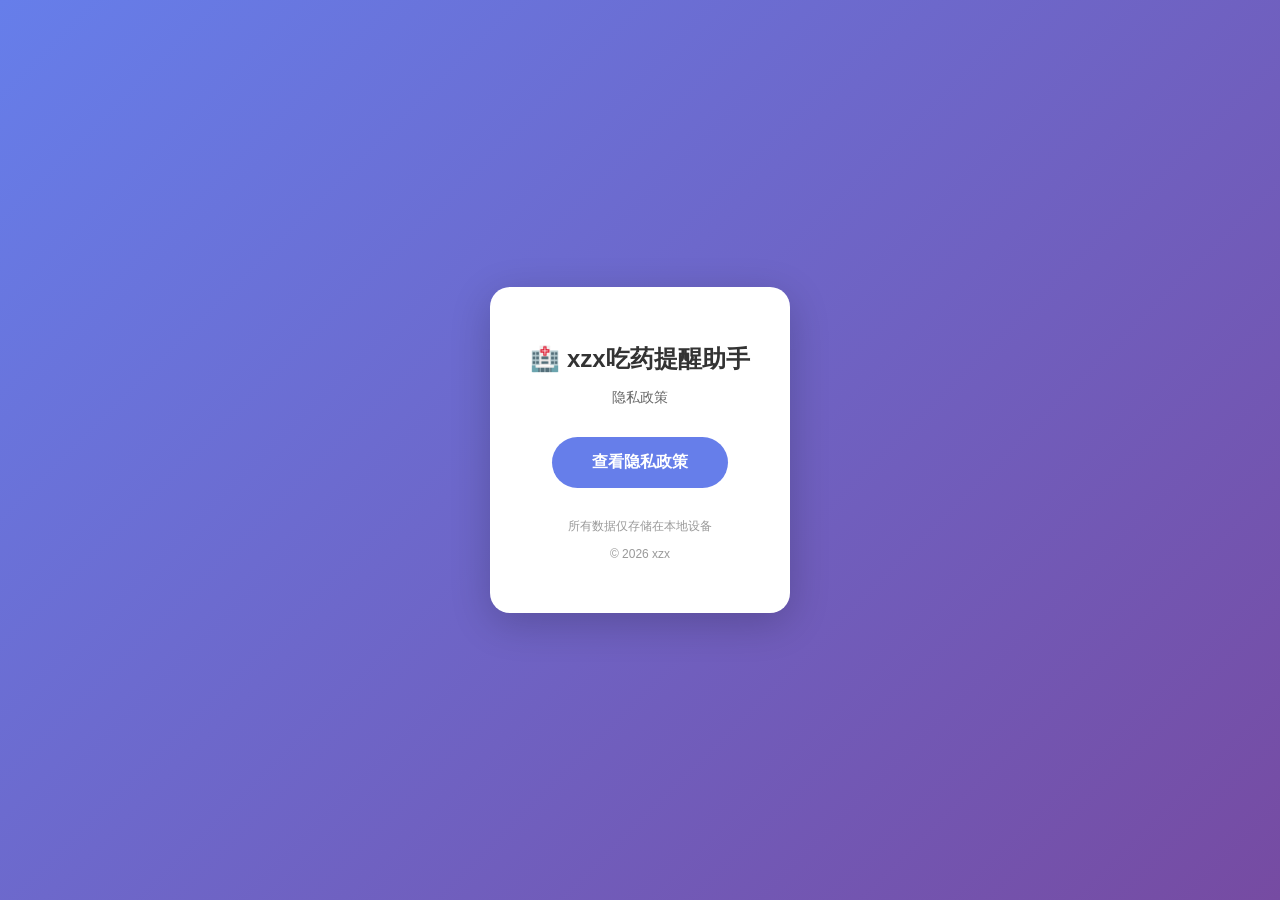
==== index.html @ 807c2832 "Update index.html" ====
<!DOCTYPE html>
<html lang="zh-CN">
<head>
    <meta charset="UTF-8">
    <meta name="viewport" content="width=device-width, initial-scale=1.0">
    <title>xzx吃药提醒助手 - 隐私政策入口</title>
    <style>
        body {
            font-family: -apple-system, BlinkMacSystemFont, "Segoe UI", Roboto, "Helvetica Neue", Arial, sans-serif;
            display: flex;
            justify-content: center;
            align-items: center;
            height: 100vh;
            margin: 0;
            background: linear-gradient(135deg, #667eea 0%, #764ba2 100%);
        }
        .container {
            text-align: center;
            background: white;
            padding: 40px;
            border-radius: 20px;
            box-shadow: 0 10px 40px rgba(0,0,0,0.2);
            max-width: 400px;
        }
        h1 {
            color: #333;
            margin-bottom: 10px;
            font-size: 24px;
        }
        .subtitle {
            color: #666;
            margin-bottom: 30px;
            font-size: 14px;
        }
        .btn {
            display: inline-block;
            background: #667eea;
            color: white;
            padding: 15px 40px;
            text-decoration: none;
            border-radius: 30px;
            font-size: 16px;
            font-weight: bold;
            transition: transform 0.2s, box-shadow 0.2s;
        }
        .btn:hover {
            transform: translateY(-2px);
            box-shadow: 0 5px 20px rgba(102, 126, 234, 0.4);
        }
        .footer {
            margin-top: 30px;
            color: #999;
            font-size: 12px;
        }
    </style>
</head>
<body>
    <div class="container">
        <h1>🏥 xzx吃药提醒助手</h1>
        <p class="subtitle"> 隐私政策</p>
        
        <a href="privacy.html" class="btn">查看隐私政策</a>
        
        <div class="footer">
            <p>所有数据仅存储在本地设备</p>
            <p>© 2026 xzx</p>
        </div>
    </div>
</body>
</html>
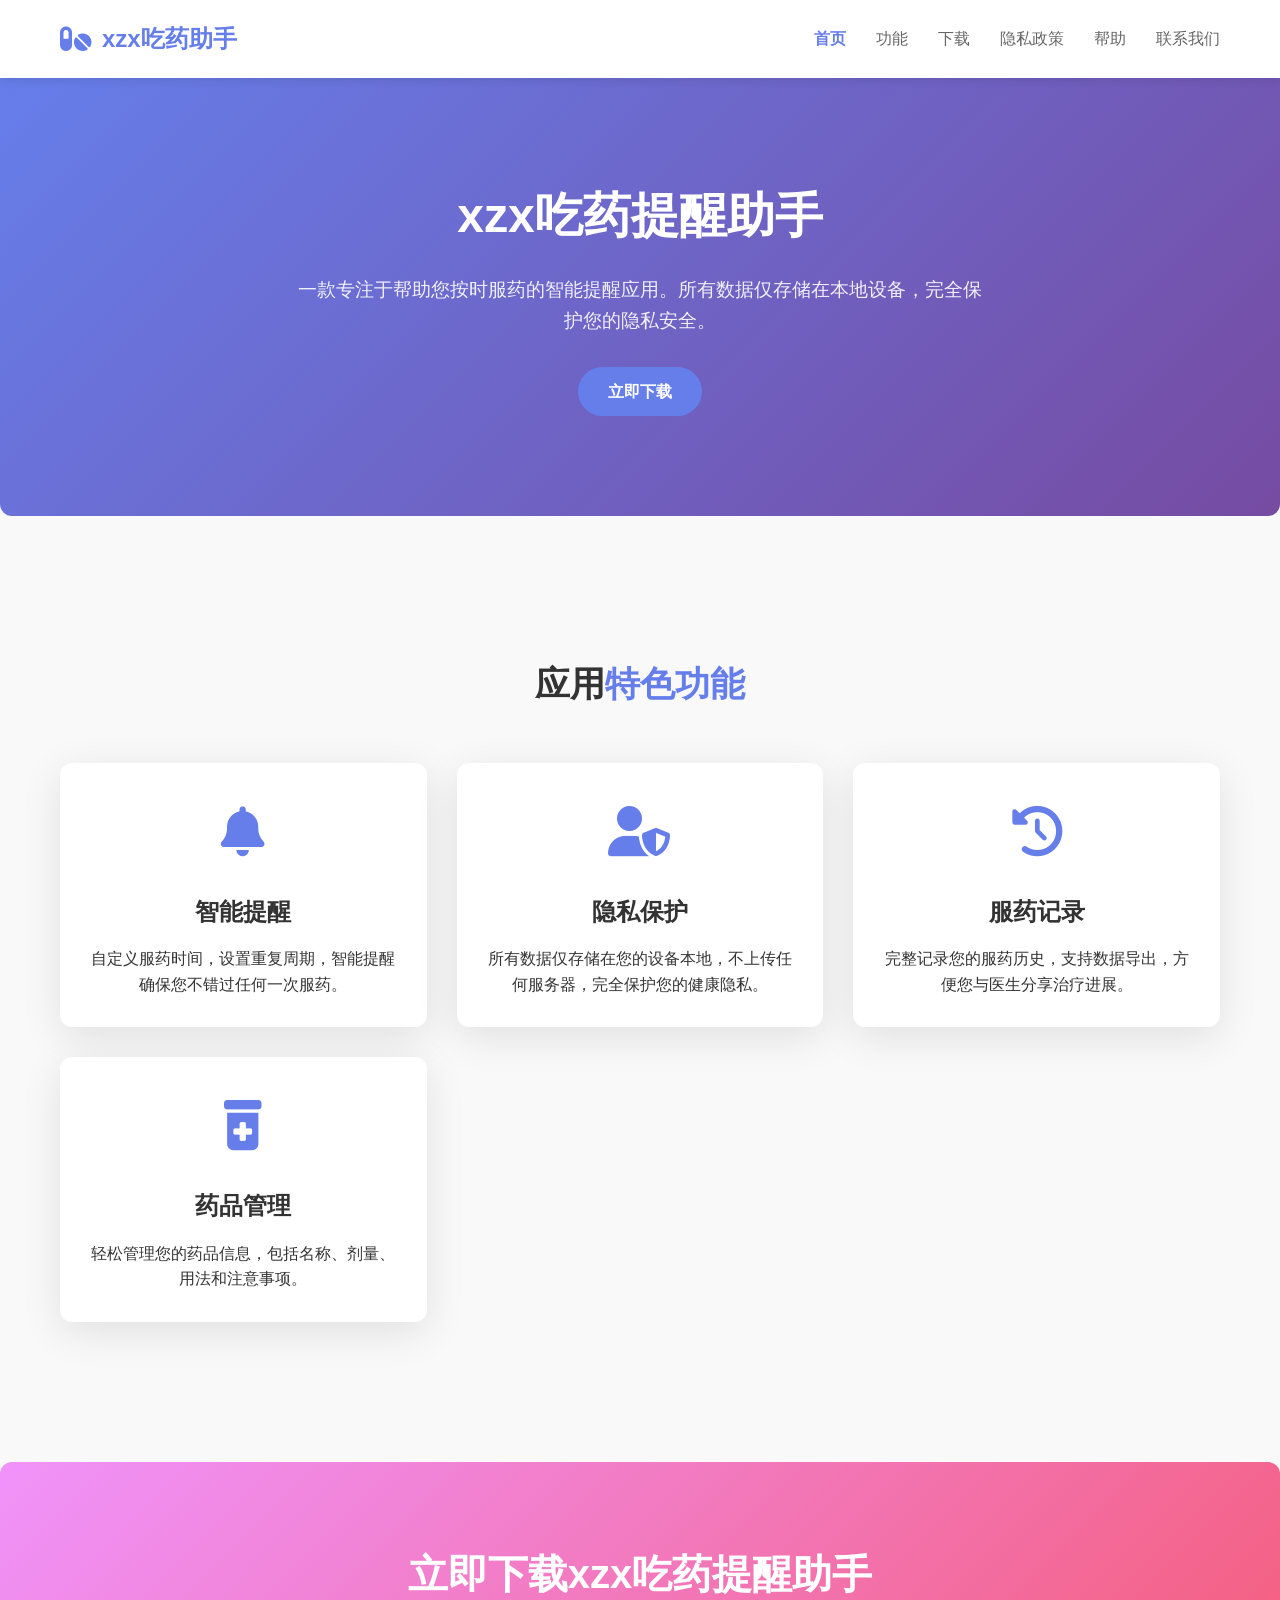
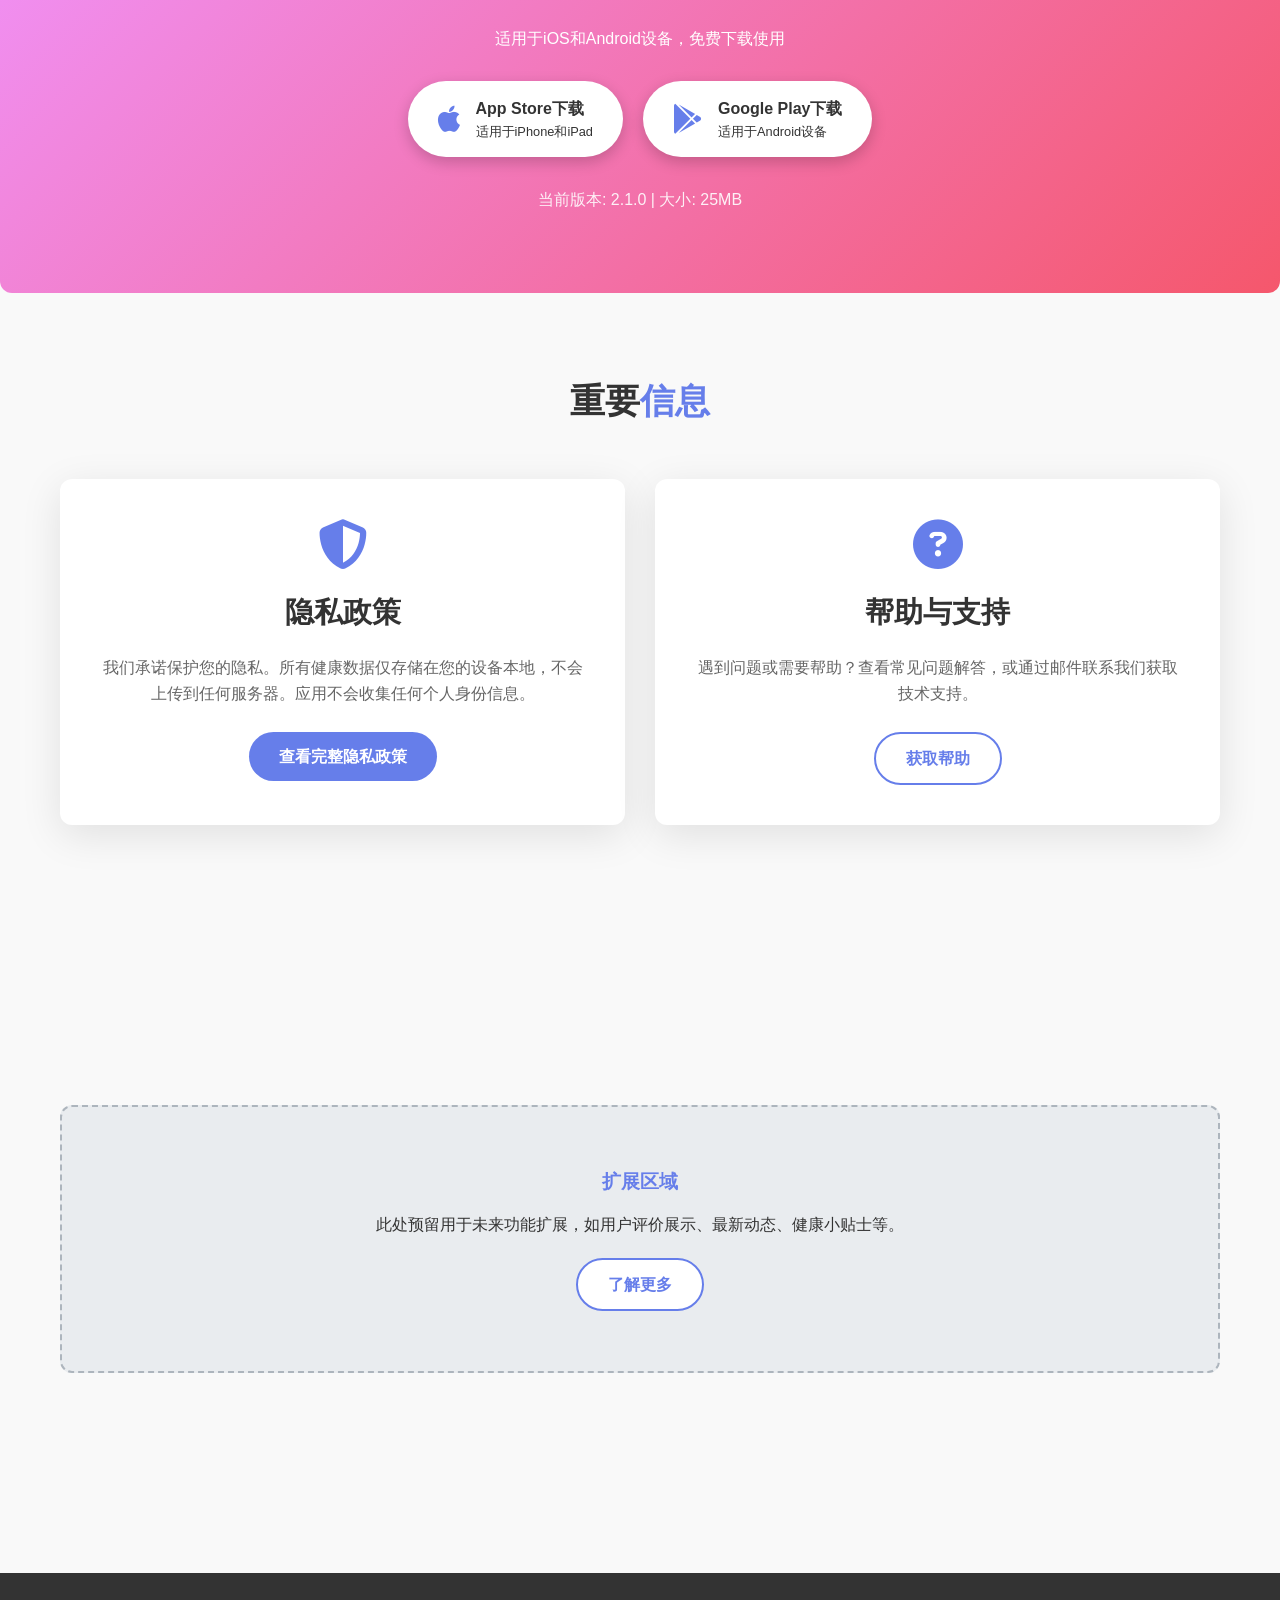
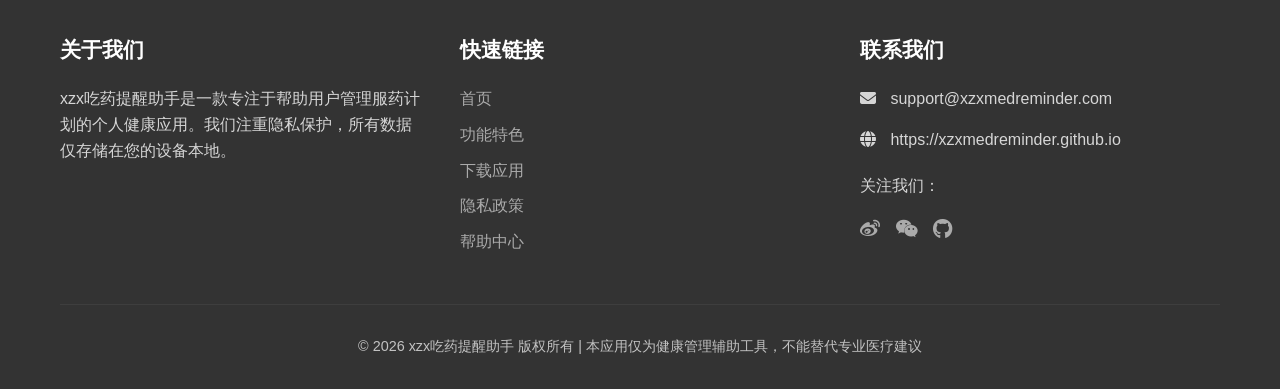
==== commit 2c27054c: "Update index.html" ====
--- a/index.html
+++ b/index.html
@@ -3,68 +3,653 @@
 <head>
     <meta charset="UTF-8">
     <meta name="viewport" content="width=device-width, initial-scale=1.0">
-    <title>xzx吃药提醒助手 - 隐私政策入口</title>
+    <title>xzx吃药提醒助手 - 您的个人健康管理伴侣</title>
+    <link rel="stylesheet" href="https://cdnjs.cloudflare.com/ajax/libs/font-awesome/6.4.0/css/all.min.css">
     <style>
+        :root {
+            --primary-color: #667eea;
+            --secondary-color: #764ba2;
+            --accent-color: #4caf50;
+            --light-color: #f8f9fa;
+            --dark-color: #333;
+            --gray-color: #666;
+            --light-gray: #e9ecef;
+            --border-radius: 12px;
+            --box-shadow: 0 10px 40px rgba(0,0,0,0.1);
+            --transition: all 0.3s ease;
+        }
+
+        * {
+            margin: 0;
+            padding: 0;
+            box-sizing: border-box;
+        }
+
         body {
             font-family: -apple-system, BlinkMacSystemFont, "Segoe UI", Roboto, "Helvetica Neue", Arial, sans-serif;
+            line-height: 1.6;
+            color: var(--dark-color);
+            background-color: #f9f9f9;
+        }
+
+        .container {
+            width: 100%;
+            max-width: 1200px;
+            margin: 0 auto;
+            padding: 0 20px;
+        }
+
+        /* 导航栏样式 */
+        header {
+            background: white;
+            box-shadow: 0 2px 10px rgba(0,0,0,0.1);
+            position: sticky;
+            top: 0;
+            z-index: 1000;
+        }
+
+        .navbar {
+            display: flex;
+            justify-content: space-between;
+            align-items: center;
+            padding: 20px 0;
+        }
+
+        .logo {
+            display: flex;
+            align-items: center;
+            font-size: 24px;
+            font-weight: bold;
+            color: var(--primary-color);
+            text-decoration: none;
+        }
+
+        .logo i {
+            margin-right: 10px;
+            font-size: 28px;
+        }
+
+        .nav-links {
+            display: flex;
+            list-style: none;
+        }
+
+        .nav-links li {
+            margin-left: 30px;
+        }
+
+        .nav-links a {
+            text-decoration: none;
+            color: var(--gray-color);
+            font-weight: 500;
+            transition: var(--transition);
+        }
+
+        .nav-links a:hover {
+            color: var(--primary-color);
+        }
+
+        .nav-links a.active {
+            color: var(--primary-color);
+            font-weight: bold;
+        }
+
+        .mobile-menu-btn {
+            display: none;
+            font-size: 24px;
+            background: none;
+            border: none;
+            color: var(--primary-color);
+            cursor: pointer;
+        }
+
+        /* 主体内容样式 */
+        .hero {
+            background: linear-gradient(135deg, var(--primary-color) 0%, var(--secondary-color) 100%);
+            color: white;
+            padding: 100px 0;
+            text-align: center;
+            border-radius: 0 0 var(--border-radius) var(--border-radius);
+            margin-bottom: 60px;
+        }
+
+        .hero h1 {
+            font-size: 3rem;
+            margin-bottom: 20px;
+        }
+
+        .hero p {
+            font-size: 1.2rem;
+            max-width: 700px;
+            margin: 0 auto 30px;
+            opacity: 0.9;
+        }
+
+        .section {
+            padding: 80px 0;
+        }
+
+        .section-title {
+            text-align: center;
+            font-size: 2.2rem;
+            margin-bottom: 50px;
+            color: var(--dark-color);
+        }
+
+        .section-title span {
+            color: var(--primary-color);
+        }
+
+        /* 应用介绍卡片 */
+        .features {
+            display: grid;
+            grid-template-columns: repeat(auto-fit, minmax(280px, 1fr));
+            gap: 30px;
+            margin-bottom: 60px;
+        }
+
+        .feature-card {
+            background: white;
+            padding: 30px;
+            border-radius: var(--border-radius);
+            box-shadow: var(--box-shadow);
+            text-align: center;
+            transition: var(--transition);
+        }
+
+        .feature-card:hover {
+            transform: translateY(-10px);
+        }
+
+        .feature-icon {
+            font-size: 50px;
+            color: var(--primary-color);
+            margin-bottom: 20px;
+        }
+
+        .feature-card h3 {
+            font-size: 1.5rem;
+            margin-bottom: 15px;
+        }
+
+        /* 下载区域 */
+        .download-section {
+            background: linear-gradient(135deg, #f093fb 0%, #f5576c 100%);
+            color: white;
+            padding: 80px 0;
+            border-radius: var(--border-radius);
+            text-align: center;
+        }
+
+        .download-section h2 {
+            font-size: 2.5rem;
+            margin-bottom: 20px;
+        }
+
+        .download-buttons {
             display: flex;
             justify-content: center;
+            gap: 20px;
+            margin-top: 30px;
+            flex-wrap: wrap;
+        }
+
+        .download-btn {
+            display: flex;
             align-items: center;
-            height: 100vh;
-            margin: 0;
-            background: linear-gradient(135deg, #667eea 0%, #764ba2 100%);
-        }
-        .container {
-            text-align: center;
+            background: white;
+            color: var(--dark-color);
+            padding: 15px 30px;
+            border-radius: 50px;
+            text-decoration: none;
+            font-weight: bold;
+            box-shadow: 0 5px 15px rgba(0,0,0,0.2);
+            transition: var(--transition);
+        }
+
+        .download-btn:hover {
+            transform: translateY(-5px);
+            box-shadow: 0 10px 25px rgba(0,0,0,0.3);
+        }
+
+        .download-btn i {
+            font-size: 30px;
+            margin-right: 15px;
+            color: var(--primary-color);
+        }
+
+        .download-btn .btn-text {
+            display: flex;
+            flex-direction: column;
+            align-items: flex-start;
+        }
+
+        .download-btn .small-text {
+            font-size: 0.8rem;
+            font-weight: normal;
+        }
+
+        /* 隐私政策和帮助卡片 */
+        .info-cards {
+            display: grid;
+            grid-template-columns: repeat(auto-fit, minmax(300px, 1fr));
+            gap: 30px;
+            margin-bottom: 60px;
+        }
+
+        .info-card {
             background: white;
             padding: 40px;
-            border-radius: 20px;
-            box-shadow: 0 10px 40px rgba(0,0,0,0.2);
-            max-width: 400px;
-        }
-        h1 {
-            color: #333;
-            margin-bottom: 10px;
-            font-size: 24px;
-        }
-        .subtitle {
-            color: #666;
-            margin-bottom: 30px;
-            font-size: 14px;
-        }
+            border-radius: var(--border-radius);
+            box-shadow: var(--box-shadow);
+            text-align: center;
+        }
+
+        .info-card i {
+            font-size: 50px;
+            color: var(--primary-color);
+            margin-bottom: 20px;
+        }
+
+        .info-card h3 {
+            font-size: 1.8rem;
+            margin-bottom: 20px;
+        }
+
+        .info-card p {
+            margin-bottom: 25px;
+            color: var(--gray-color);
+        }
+
+        /* 按钮样式 */
         .btn {
             display: inline-block;
-            background: #667eea;
+            background: var(--primary-color);
             color: white;
-            padding: 15px 40px;
+            padding: 12px 30px;
             text-decoration: none;
-            border-radius: 30px;
-            font-size: 16px;
+            border-radius: 50px;
             font-weight: bold;
-            transition: transform 0.2s, box-shadow 0.2s;
-        }
+            transition: var(--transition);
+            border: none;
+            cursor: pointer;
+        }
+
         .btn:hover {
-            transform: translateY(-2px);
-            box-shadow: 0 5px 20px rgba(102, 126, 234, 0.4);
-        }
-        .footer {
-            margin-top: 30px;
-            color: #999;
-            font-size: 12px;
+            background: var(--secondary-color);
+            transform: translateY(-3px);
+            box-shadow: 0 7px 15px rgba(102, 126, 234, 0.4);
+        }
+
+        .btn-secondary {
+            background: white;
+            color: var(--primary-color);
+            border: 2px solid var(--primary-color);
+        }
+
+        .btn-secondary:hover {
+            background: var(--primary-color);
+            color: white;
+        }
+
+        /* 扩展预留区域 */
+        .expansion-area {
+            background: var(--light-gray);
+            padding: 60px;
+            border-radius: var(--border-radius);
+            text-align: center;
+            margin: 60px 0;
+            border: 2px dashed #adb5bd;
+        }
+
+        /* 页脚样式 */
+        footer {
+            background: var(--dark-color);
+            color: white;
+            padding: 60px 0 30px;
+            margin-top: 60px;
+        }
+
+        .footer-content {
+            display: grid;
+            grid-template-columns: repeat(auto-fit, minmax(250px, 1fr));
+            gap: 40px;
+            margin-bottom: 40px;
+        }
+
+        .footer-section h3 {
+            font-size: 1.3rem;
+            margin-bottom: 20px;
+            color: white;
+        }
+
+        .footer-section p {
+            opacity: 0.8;
+            margin-bottom: 15px;
+        }
+
+        .footer-section a {
+            color: #aaa;
+            text-decoration: none;
+            transition: var(--transition);
+            display: block;
+            margin-bottom: 10px;
+        }
+
+        .footer-section a:hover {
+            color: white;
+            padding-left: 5px;
+        }
+
+        .copyright {
+            text-align: center;
+            padding-top: 30px;
+            border-top: 1px solid #444;
+            opacity: 0.7;
+            font-size: 0.9rem;
+        }
+
+        /* 响应式设计 */
+        @media (max-width: 768px) {
+            .navbar {
+                padding: 15px 0;
+            }
+
+            .nav-links {
+                display: none;
+                position: absolute;
+                top: 70px;
+                left: 0;
+                width: 100%;
+                background: white;
+                flex-direction: column;
+                box-shadow: 0 10px 20px rgba(0,0,0,0.1);
+                padding: 20px 0;
+            }
+
+            .nav-links.active {
+                display: flex;
+            }
+
+            .nav-links li {
+                margin: 0;
+                text-align: center;
+                padding: 15px 0;
+            }
+
+            .mobile-menu-btn {
+                display: block;
+            }
+
+            .hero h1 {
+                font-size: 2.2rem;
+            }
+
+            .hero p {
+                font-size: 1rem;
+                padding: 0 20px;
+            }
+
+            .section {
+                padding: 60px 0;
+            }
+
+            .section-title {
+                font-size: 1.8rem;
+            }
+
+            .download-buttons {
+                flex-direction: column;
+                align-items: center;
+            }
+
+            .download-btn {
+                width: 100%;
+                max-width: 300px;
+                justify-content: center;
+            }
+
+            .expansion-area {
+                padding: 40px 20px;
+            }
         }
     </style>
 </head>
 <body>
-    <div class="container">
-        <h1>🏥 xzx吃药提醒助手</h1>
-        <p class="subtitle"> 隐私政策</p>
+    <!-- 导航栏 -->
+    <header>
+        <div class="container">
+            <nav class="navbar">
+                <a href="#" class="logo">
+                    <i class="fas fa-pills"></i>
+                    xzx吃药助手
+                </a>
+                
+                <button class="mobile-menu-btn" id="mobileMenuBtn">
+                    <i class="fas fa-bars"></i>
+                </button>
+                
+                <ul class="nav-links" id="navLinks">
+                    <li><a href="#" class="active">首页</a></li>
+                    <li><a href="#features">功能</a></li>
+                    <li><a href="#download">下载</a></li>
+                    <li><a href="#privacy">隐私政策</a></li>
+                    <li><a href="#help">帮助</a></li>
+                    <li><a href="#contact">联系我们</a></li>
+                </ul>
+            </nav>
+        </div>
+    </header>
+
+    <!-- 主横幅区域 -->
+    <section class="hero">
+        <div class="container">
+            <h1>xzx吃药提醒助手</h1>
+            <p>一款专注于帮助您按时服药的智能提醒应用。所有数据仅存储在本地设备，完全保护您的隐私安全。</p>
+            <a href="#download" class="btn">立即下载</a>
+        </div>
+    </section>
+
+    <!-- 应用功能介绍 -->
+    <section id="features" class="section">
+        <div class="container">
+            <h2 class="section-title">应用<span>特色功能</span></h2>
+            
+            <div class="features">
+                <div class="feature-card">
+                    <div class="feature-icon">
+                        <i class="fas fa-bell"></i>
+                    </div>
+                    <h3>智能提醒</h3>
+                    <p>自定义服药时间，设置重复周期，智能提醒确保您不错过任何一次服药。</p>
+                </div>
+                
+                <div class="feature-card">
+                    <div class="feature-icon">
+                        <i class="fas fa-user-shield"></i>
+                    </div>
+                    <h3>隐私保护</h3>
+                    <p>所有数据仅存储在您的设备本地，不上传任何服务器，完全保护您的健康隐私。</p>
+                </div>
+                
+                <div class="feature-card">
+                    <div class="feature-icon">
+                        <i class="fas fa-history"></i>
+                    </div>
+                    <h3>服药记录</h3>
+                    <p>完整记录您的服药历史，支持数据导出，方便您与医生分享治疗进展。</p>
+                </div>
+                
+                <div class="feature-card">
+                    <div class="feature-icon">
+                        <i class="fas fa-prescription-bottle-alt"></i>
+                    </div>
+                    <h3>药品管理</h3>
+                    <p>轻松管理您的药品信息，包括名称、剂量、用法和注意事项。</p>
+                </div>
+            </div>
+        </div>
+    </section>
+
+    <!-- 下载区域 -->
+    <section id="download" class="download-section">
+        <div class="container">
+            <h2>立即下载xzx吃药提醒助手</h2>
+            <p>适用于iOS和Android设备，免费下载使用</p>
+            
+            <div class="download-buttons">
+                <a href="#" class="download-btn">
+                    <i class="fab fa-apple"></i>
+                    <div class="btn-text">
+                        <span>App Store下载</span>
+                        <span class="small-text">适用于iPhone和iPad</span>
+                    </div>
+                </a>
+                
+                <a href="#" class="download-btn">
+                    <i class="fab fa-google-play"></i>
+                    <div class="btn-text">
+                        <span>Google Play下载</span>
+                        <span class="small-text">适用于Android设备</span>
+                    </div>
+                </a>
+            </div>
+            
+            <p style="margin-top: 30px; opacity: 0.9;">当前版本: 2.1.0 | 大小: 25MB</p>
+        </div>
+    </section>
+
+    <!-- 隐私政策和帮助 -->
+    <section class="section">
+        <div class="container">
+            <h2 class="section-title">重要<span>信息</span></h2>
+            
+            <div class="info-cards">
+                <div id="privacy" class="info-card">
+                    <i class="fas fa-shield-alt"></i>
+                    <h3>隐私政策</h3>
+                    <p>我们承诺保护您的隐私。所有健康数据仅存储在您的设备本地，不会上传到任何服务器。应用不会收集任何个人身份信息。</p>
+                    <a href="privacy.html" class="btn">查看完整隐私政策</a>
+                </div>
+                
+                <div id="help" class="info-card">
+                    <i class="fas fa-question-circle"></i>
+                    <h3>帮助与支持</h3>
+                    <p>遇到问题或需要帮助？查看常见问题解答，或通过邮件联系我们获取技术支持。</p>
+                    <a href="help.html" class="btn btn-secondary">获取帮助</a>
+                </div>
+            </div>
+        </div>
+    </section>
+
+    <!-- 扩展预留区域 -->
+    <section class="section">
+        <div class="container">
+            <div class="expansion-area">
+                <h3 style="margin-bottom: 15px; color: var(--primary-color);">扩展区域</h3>
+                <p style="margin-bottom: 20px;">此处预留用于未来功能扩展，如用户评价展示、最新动态、健康小贴士等。</p>
+                <a href="#" class="btn btn-secondary">了解更多</a>
+            </div>
+        </div>
+    </section>
+
+    <!-- 页脚 -->
+    <footer id="contact">
+        <div class="container">
+            <div class="footer-content">
+                <div class="footer-section">
+                    <h3>关于我们</h3>
+                    <p>xzx吃药提醒助手是一款专注于帮助用户管理服药计划的个人健康应用。我们注重隐私保护，所有数据仅存储在您的设备本地。</p>
+                </div>
+                
+                <div class="footer-section">
+                    <h3>快速链接</h3>
+                    <a href="#">首页</a>
+                    <a href="#features">功能特色</a>
+                    <a href="#download">下载应用</a>
+                    <a href="privacy.html">隐私政策</a>
+                    <a href="help.html">帮助中心</a>
+                </div>
+                
+                <div class="footer-section">
+                    <h3>联系我们</h3>
+                    <p><i class="fas fa-envelope" style="margin-right: 10px;"></i> support@xzxmedreminder.com</p>
+                    <p><i class="fas fa-globe" style="margin-right: 10px;"></i> https://xzxmedreminder.github.io</p>
+                    <p style="margin-top: 20px;">关注我们：</p>
+                    <div style="display: flex; gap: 15px; margin-top: 10px;">
+                        <a href="#" style="font-size: 20px;"><i class="fab fa-weibo"></i></a>
+                        <a href="#" style="font-size: 20px;"><i class="fab fa-weixin"></i></a>
+                        <a href="#" style="font-size: 20px;"><i class="fab fa-github"></i></a>
+                    </div>
+                </div>
+            </div>
+            
+            <div class="copyright">
+                <p>© 2026 xzx吃药提醒助手 版权所有 | 本应用仅为健康管理辅助工具，不能替代专业医疗建议</p>
+            </div>
+        </div>
+    </footer>
+
+    <script>
+        // 移动端菜单切换
+        const mobileMenuBtn = document.getElementById('mobileMenuBtn');
+        const navLinks = document.getElementById('navLinks');
         
-        <a href="privacy.html" class="btn">查看隐私政策</a>
+        mobileMenuBtn.addEventListener('click', () => {
+            navLinks.classList.toggle('active');
+            const icon = mobileMenuBtn.querySelector('i');
+            if (navLinks.classList.contains('active')) {
+                icon.classList.remove('fa-bars');
+                icon.classList.add('fa-times');
+            } else {
+                icon.classList.remove('fa-times');
+                icon.classList.add('fa-bars');
+            }
+        });
         
-        <div class="footer">
-            <p>所有数据仅存储在本地设备</p>
-            <p>© 2026 xzx</p>
-        </div>
-    </div>
+        // 点击导航链接后关闭移动菜单
+        document.querySelectorAll('.nav-links a').forEach(link => {
+            link.addEventListener('click', () => {
+                navLinks.classList.remove('active');
+                const icon = mobileMenuBtn.querySelector('i');
+                icon.classList.remove('fa-times');
+                icon.classList.add('fa-bars');
+            });
+        });
+        
+        // 平滑滚动
+        document.querySelectorAll('a[href^="#"]').forEach(anchor => {
+            anchor.addEventListener('click', function(e) {
+                e.preventDefault();
+                
+                const targetId = this.getAttribute('href');
+                if(targetId === '#') return;
+                
+                const targetElement = document.querySelector(targetId);
+                if(targetElement) {
+                    window.scrollTo({
+                        top: targetElement.offsetTop - 80,
+                        behavior: 'smooth'
+                    });
+                }
+            });
+        });
+        
+        // 页面加载时检查URL哈希并滚动到对应位置
+        window.addEventListener('load', function() {
+            if(window.location.hash) {
+                const targetId = window.location.hash;
+                const targetElement = document.querySelector(targetId);
+                if(targetElement) {
+                    setTimeout(() => {
+                        window.scrollTo({
+                            top: targetElement.offsetTop - 80,
+                            behavior: 'smooth'
+                        });
+                    }, 100);
+                }
+            }
+        });
+    </script>
 </body>
 </html>
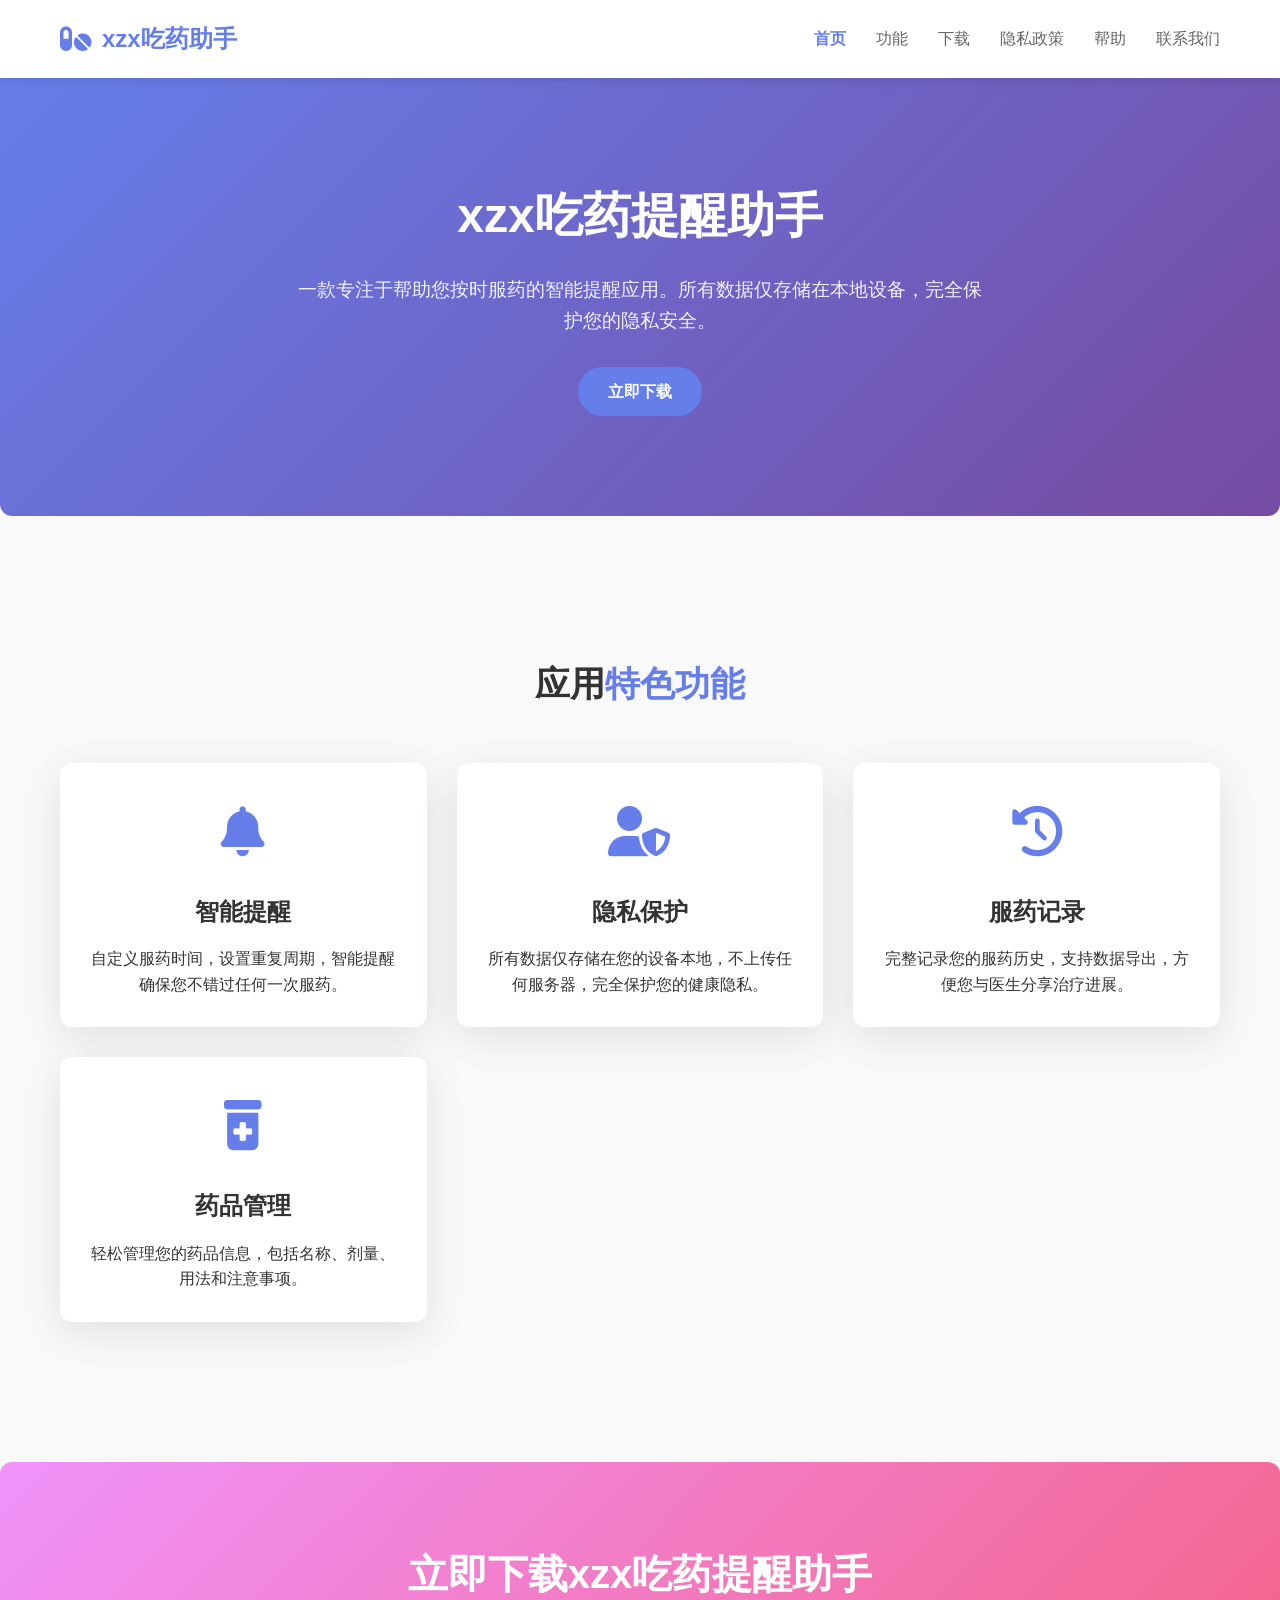
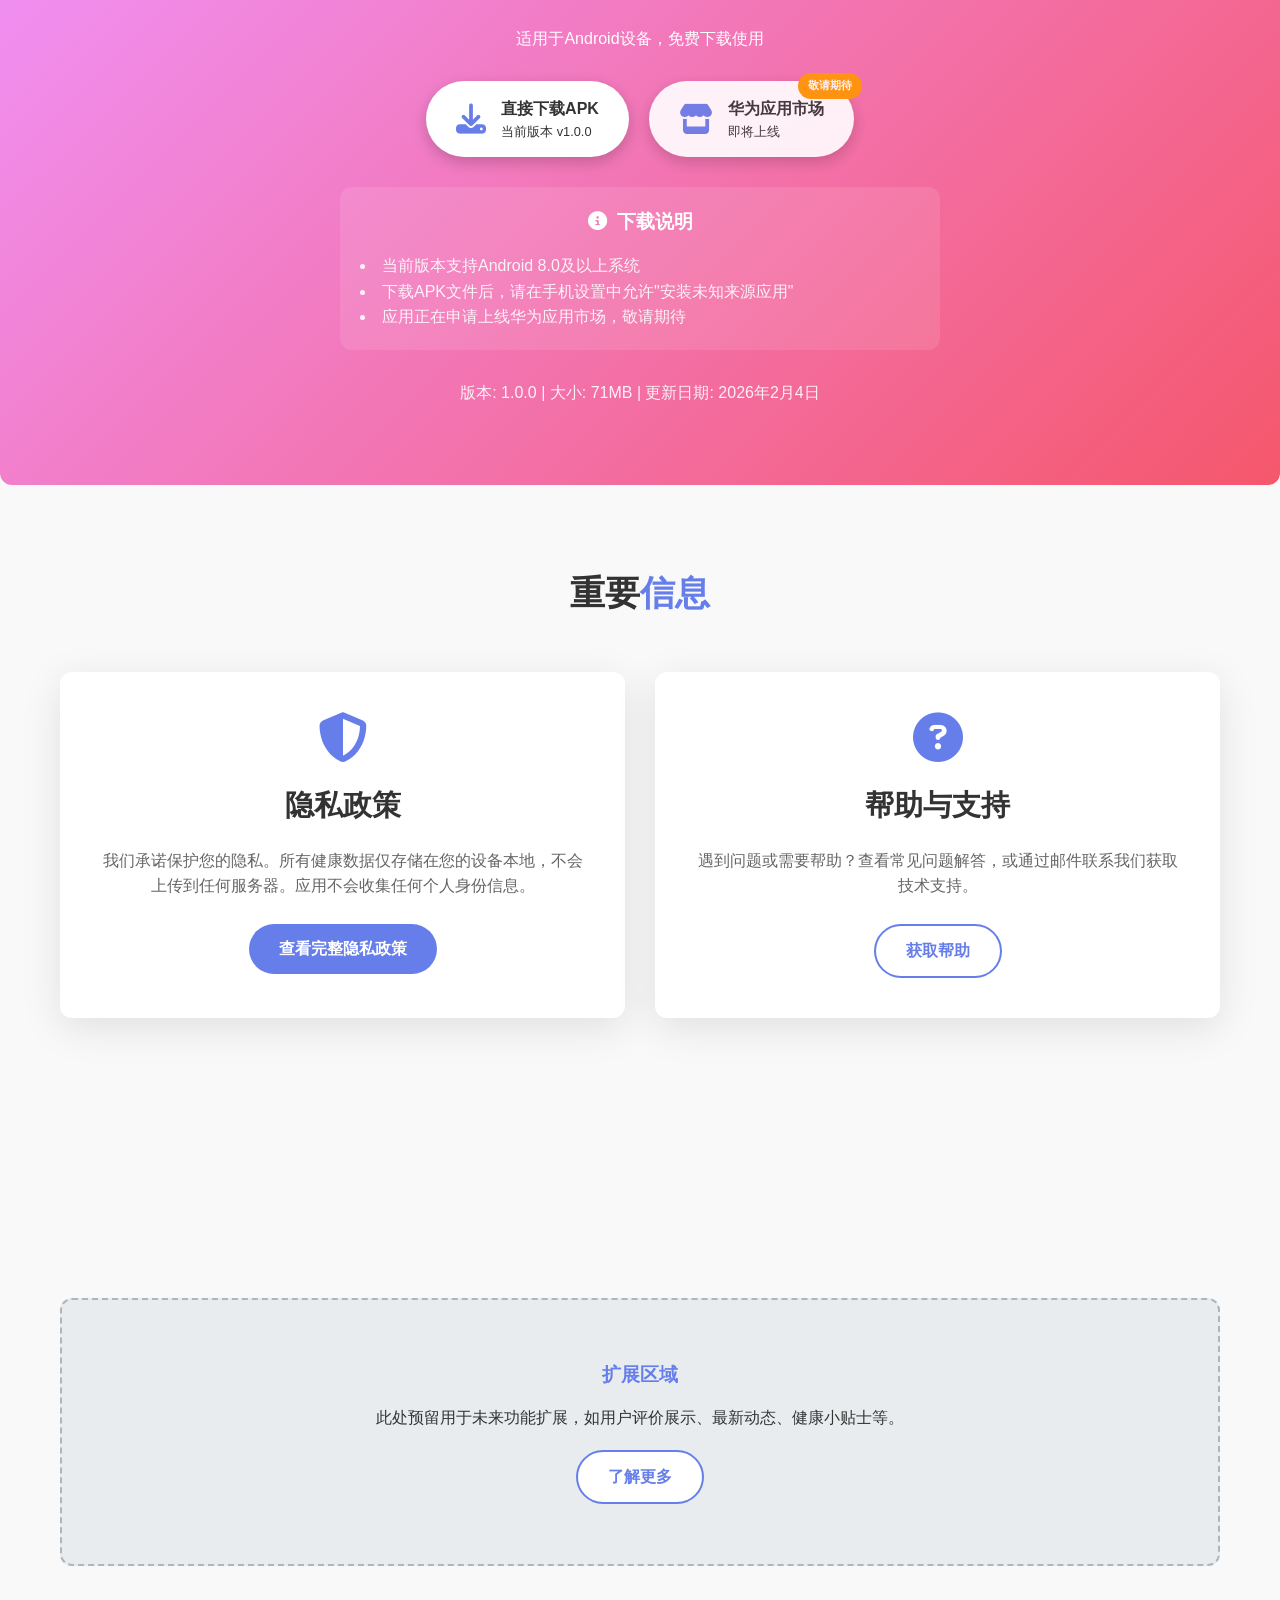
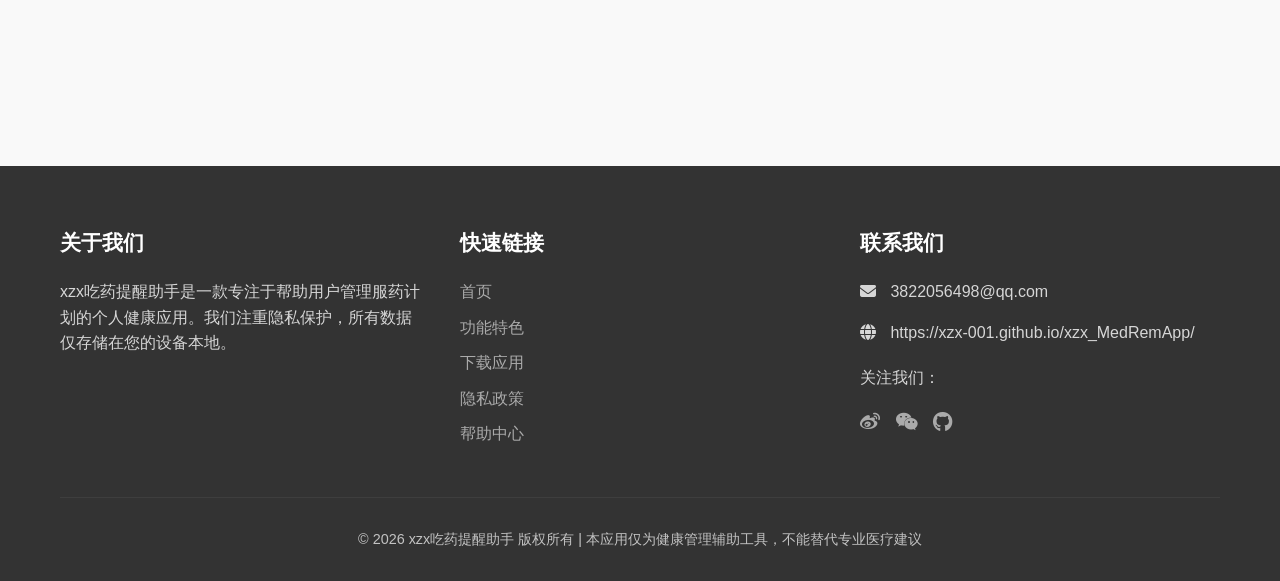
==== commit 066dd0ef: "修复" ====
--- a/index.html
+++ b/index.html
@@ -1,420 +1,15 @@
 <!DOCTYPE html>
 <html lang="zh-CN">
+
 <head>
     <meta charset="UTF-8">
     <meta name="viewport" content="width=device-width, initial-scale=1.0">
     <title>xzx吃药提醒助手 - 您的个人健康管理伴侣</title>
     <link rel="stylesheet" href="https://cdnjs.cloudflare.com/ajax/libs/font-awesome/6.4.0/css/all.min.css">
-    <style>
-        :root {
-            --primary-color: #667eea;
-            --secondary-color: #764ba2;
-            --accent-color: #4caf50;
-            --light-color: #f8f9fa;
-            --dark-color: #333;
-            --gray-color: #666;
-            --light-gray: #e9ecef;
-            --border-radius: 12px;
-            --box-shadow: 0 10px 40px rgba(0,0,0,0.1);
-            --transition: all 0.3s ease;
-        }
-
-        * {
-            margin: 0;
-            padding: 0;
-            box-sizing: border-box;
-        }
-
-        body {
-            font-family: -apple-system, BlinkMacSystemFont, "Segoe UI", Roboto, "Helvetica Neue", Arial, sans-serif;
-            line-height: 1.6;
-            color: var(--dark-color);
-            background-color: #f9f9f9;
-        }
-
-        .container {
-            width: 100%;
-            max-width: 1200px;
-            margin: 0 auto;
-            padding: 0 20px;
-        }
-
-        /* 导航栏样式 */
-        header {
-            background: white;
-            box-shadow: 0 2px 10px rgba(0,0,0,0.1);
-            position: sticky;
-            top: 0;
-            z-index: 1000;
-        }
-
-        .navbar {
-            display: flex;
-            justify-content: space-between;
-            align-items: center;
-            padding: 20px 0;
-        }
-
-        .logo {
-            display: flex;
-            align-items: center;
-            font-size: 24px;
-            font-weight: bold;
-            color: var(--primary-color);
-            text-decoration: none;
-        }
-
-        .logo i {
-            margin-right: 10px;
-            font-size: 28px;
-        }
-
-        .nav-links {
-            display: flex;
-            list-style: none;
-        }
-
-        .nav-links li {
-            margin-left: 30px;
-        }
-
-        .nav-links a {
-            text-decoration: none;
-            color: var(--gray-color);
-            font-weight: 500;
-            transition: var(--transition);
-        }
-
-        .nav-links a:hover {
-            color: var(--primary-color);
-        }
-
-        .nav-links a.active {
-            color: var(--primary-color);
-            font-weight: bold;
-        }
-
-        .mobile-menu-btn {
-            display: none;
-            font-size: 24px;
-            background: none;
-            border: none;
-            color: var(--primary-color);
-            cursor: pointer;
-        }
-
-        /* 主体内容样式 */
-        .hero {
-            background: linear-gradient(135deg, var(--primary-color) 0%, var(--secondary-color) 100%);
-            color: white;
-            padding: 100px 0;
-            text-align: center;
-            border-radius: 0 0 var(--border-radius) var(--border-radius);
-            margin-bottom: 60px;
-        }
-
-        .hero h1 {
-            font-size: 3rem;
-            margin-bottom: 20px;
-        }
-
-        .hero p {
-            font-size: 1.2rem;
-            max-width: 700px;
-            margin: 0 auto 30px;
-            opacity: 0.9;
-        }
-
-        .section {
-            padding: 80px 0;
-        }
-
-        .section-title {
-            text-align: center;
-            font-size: 2.2rem;
-            margin-bottom: 50px;
-            color: var(--dark-color);
-        }
-
-        .section-title span {
-            color: var(--primary-color);
-        }
-
-        /* 应用介绍卡片 */
-        .features {
-            display: grid;
-            grid-template-columns: repeat(auto-fit, minmax(280px, 1fr));
-            gap: 30px;
-            margin-bottom: 60px;
-        }
-
-        .feature-card {
-            background: white;
-            padding: 30px;
-            border-radius: var(--border-radius);
-            box-shadow: var(--box-shadow);
-            text-align: center;
-            transition: var(--transition);
-        }
-
-        .feature-card:hover {
-            transform: translateY(-10px);
-        }
-
-        .feature-icon {
-            font-size: 50px;
-            color: var(--primary-color);
-            margin-bottom: 20px;
-        }
-
-        .feature-card h3 {
-            font-size: 1.5rem;
-            margin-bottom: 15px;
-        }
-
-        /* 下载区域 */
-        .download-section {
-            background: linear-gradient(135deg, #f093fb 0%, #f5576c 100%);
-            color: white;
-            padding: 80px 0;
-            border-radius: var(--border-radius);
-            text-align: center;
-        }
-
-        .download-section h2 {
-            font-size: 2.5rem;
-            margin-bottom: 20px;
-        }
-
-        .download-buttons {
-            display: flex;
-            justify-content: center;
-            gap: 20px;
-            margin-top: 30px;
-            flex-wrap: wrap;
-        }
-
-        .download-btn {
-            display: flex;
-            align-items: center;
-            background: white;
-            color: var(--dark-color);
-            padding: 15px 30px;
-            border-radius: 50px;
-            text-decoration: none;
-            font-weight: bold;
-            box-shadow: 0 5px 15px rgba(0,0,0,0.2);
-            transition: var(--transition);
-        }
-
-        .download-btn:hover {
-            transform: translateY(-5px);
-            box-shadow: 0 10px 25px rgba(0,0,0,0.3);
-        }
-
-        .download-btn i {
-            font-size: 30px;
-            margin-right: 15px;
-            color: var(--primary-color);
-        }
-
-        .download-btn .btn-text {
-            display: flex;
-            flex-direction: column;
-            align-items: flex-start;
-        }
-
-        .download-btn .small-text {
-            font-size: 0.8rem;
-            font-weight: normal;
-        }
-
-        /* 隐私政策和帮助卡片 */
-        .info-cards {
-            display: grid;
-            grid-template-columns: repeat(auto-fit, minmax(300px, 1fr));
-            gap: 30px;
-            margin-bottom: 60px;
-        }
-
-        .info-card {
-            background: white;
-            padding: 40px;
-            border-radius: var(--border-radius);
-            box-shadow: var(--box-shadow);
-            text-align: center;
-        }
-
-        .info-card i {
-            font-size: 50px;
-            color: var(--primary-color);
-            margin-bottom: 20px;
-        }
-
-        .info-card h3 {
-            font-size: 1.8rem;
-            margin-bottom: 20px;
-        }
-
-        .info-card p {
-            margin-bottom: 25px;
-            color: var(--gray-color);
-        }
-
-        /* 按钮样式 */
-        .btn {
-            display: inline-block;
-            background: var(--primary-color);
-            color: white;
-            padding: 12px 30px;
-            text-decoration: none;
-            border-radius: 50px;
-            font-weight: bold;
-            transition: var(--transition);
-            border: none;
-            cursor: pointer;
-        }
-
-        .btn:hover {
-            background: var(--secondary-color);
-            transform: translateY(-3px);
-            box-shadow: 0 7px 15px rgba(102, 126, 234, 0.4);
-        }
-
-        .btn-secondary {
-            background: white;
-            color: var(--primary-color);
-            border: 2px solid var(--primary-color);
-        }
-
-        .btn-secondary:hover {
-            background: var(--primary-color);
-            color: white;
-        }
-
-        /* 扩展预留区域 */
-        .expansion-area {
-            background: var(--light-gray);
-            padding: 60px;
-            border-radius: var(--border-radius);
-            text-align: center;
-            margin: 60px 0;
-            border: 2px dashed #adb5bd;
-        }
-
-        /* 页脚样式 */
-        footer {
-            background: var(--dark-color);
-            color: white;
-            padding: 60px 0 30px;
-            margin-top: 60px;
-        }
-
-        .footer-content {
-            display: grid;
-            grid-template-columns: repeat(auto-fit, minmax(250px, 1fr));
-            gap: 40px;
-            margin-bottom: 40px;
-        }
-
-        .footer-section h3 {
-            font-size: 1.3rem;
-            margin-bottom: 20px;
-            color: white;
-        }
-
-        .footer-section p {
-            opacity: 0.8;
-            margin-bottom: 15px;
-        }
-
-        .footer-section a {
-            color: #aaa;
-            text-decoration: none;
-            transition: var(--transition);
-            display: block;
-            margin-bottom: 10px;
-        }
-
-        .footer-section a:hover {
-            color: white;
-            padding-left: 5px;
-        }
-
-        .copyright {
-            text-align: center;
-            padding-top: 30px;
-            border-top: 1px solid #444;
-            opacity: 0.7;
-            font-size: 0.9rem;
-        }
-
-        /* 响应式设计 */
-        @media (max-width: 768px) {
-            .navbar {
-                padding: 15px 0;
-            }
-
-            .nav-links {
-                display: none;
-                position: absolute;
-                top: 70px;
-                left: 0;
-                width: 100%;
-                background: white;
-                flex-direction: column;
-                box-shadow: 0 10px 20px rgba(0,0,0,0.1);
-                padding: 20px 0;
-            }
-
-            .nav-links.active {
-                display: flex;
-            }
-
-            .nav-links li {
-                margin: 0;
-                text-align: center;
-                padding: 15px 0;
-            }
-
-            .mobile-menu-btn {
-                display: block;
-            }
-
-            .hero h1 {
-                font-size: 2.2rem;
-            }
-
-            .hero p {
-                font-size: 1rem;
-                padding: 0 20px;
-            }
-
-            .section {
-                padding: 60px 0;
-            }
-
-            .section-title {
-                font-size: 1.8rem;
-            }
-
-            .download-buttons {
-                flex-direction: column;
-                align-items: center;
-            }
-
-            .download-btn {
-                width: 100%;
-                max-width: 300px;
-                justify-content: center;
-            }
-
-            .expansion-area {
-                padding: 40px 20px;
-            }
-        }
-    </style>
+    <link rel="stylesheet" href="style.css">
 </head>
+
+
 <body>
     <!-- 导航栏 -->
     <header>
@@ -424,11 +19,11 @@
                     <i class="fas fa-pills"></i>
                     xzx吃药助手
                 </a>
-                
+
                 <button class="mobile-menu-btn" id="mobileMenuBtn">
                     <i class="fas fa-bars"></i>
                 </button>
-                
+
                 <ul class="nav-links" id="navLinks">
                     <li><a href="#" class="active">首页</a></li>
                     <li><a href="#features">功能</a></li>
@@ -454,7 +49,7 @@
     <section id="features" class="section">
         <div class="container">
             <h2 class="section-title">应用<span>特色功能</span></h2>
-            
+
             <div class="features">
                 <div class="feature-card">
                     <div class="feature-icon">
@@ -463,7 +58,7 @@
                     <h3>智能提醒</h3>
                     <p>自定义服药时间，设置重复周期，智能提醒确保您不错过任何一次服药。</p>
                 </div>
-                
+
                 <div class="feature-card">
                     <div class="feature-icon">
                         <i class="fas fa-user-shield"></i>
@@ -471,7 +66,7 @@
                     <h3>隐私保护</h3>
                     <p>所有数据仅存储在您的设备本地，不上传任何服务器，完全保护您的健康隐私。</p>
                 </div>
-                
+
                 <div class="feature-card">
                     <div class="feature-icon">
                         <i class="fas fa-history"></i>
@@ -479,7 +74,7 @@
                     <h3>服药记录</h3>
                     <p>完整记录您的服药历史，支持数据导出，方便您与医生分享治疗进展。</p>
                 </div>
-                
+
                 <div class="feature-card">
                     <div class="feature-icon">
                         <i class="fas fa-prescription-bottle-alt"></i>
@@ -495,27 +90,40 @@
     <section id="download" class="download-section">
         <div class="container">
             <h2>立即下载xzx吃药提醒助手</h2>
-            <p>适用于iOS和Android设备，免费下载使用</p>
-            
+            <p>适用于Android设备，免费下载使用</p>
+
             <div class="download-buttons">
-                <a href="#" class="download-btn">
-                    <i class="fab fa-apple"></i>
+                <!-- 直接下载APK -->
+                <a href="downloads/com.companyname.medred.apk" class="download-btn" download>
+                    <i class="fas fa-download"></i>
                     <div class="btn-text">
-                        <span>App Store下载</span>
-                        <span class="small-text">适用于iPhone和iPad</span>
+                        <span>直接下载APK</span>
+                        <span class="small-text">当前版本 v1.0.0</span>
                     </div>
                 </a>
-                
-                <a href="#" class="download-btn">
-                    <i class="fab fa-google-play"></i>
+
+                <!-- 华为应用市场（即将上线） -->
+                <a href="#" class="download-btn huawei-btn" onclick="alert('xzx吃药提醒助手正在申请上架华为应用市场，敬请期待！\\n\\n目前您可以通过" 直接下载APK"按钮获取最新版本。'); return false;">
+                    <i class="fas fa-store"></i>
                     <div class="btn-text">
-                        <span>Google Play下载</span>
-                        <span class="small-text">适用于Android设备</span>
-                    </div>
+                        <span>华为应用市场</span>
+                        <span class="small-text">即将上线</span>
+                    </div>
+                    <span class="coming-soon-badge">敬请期待</span>
                 </a>
             </div>
-            
-            <p style="margin-top: 30px; opacity: 0.9;">当前版本: 2.1.0 | 大小: 25MB</p>
+
+            <!-- 下载说明 -->
+            <div style="margin-top: 30px; background: rgba(255,255,255,0.1); padding: 20px; border-radius: var(--border-radius); max-width: 600px; margin-left: auto; margin-right: auto;">
+                <h3 style="margin-bottom: 15px; font-size: 1.2rem;"><i class="fas fa-info-circle" style="margin-right: 10px;"></i>下载说明</h3>
+                <ul style="text-align: left; list-style-position: inside; opacity: 0.9;">
+                    <li>当前版本支持Android 8.0及以上系统</li>
+                    <li>下载APK文件后，请在手机设置中允许"安装未知来源应用"</li>
+                    <li>应用正在申请上线华为应用市场，敬请期待</li>
+                </ul>
+            </div>
+
+            <p style="margin-top: 30px; opacity: 0.9;">版本: 1.0.0 | 大小: 71MB | 更新日期: 2026年2月4日</p>
         </div>
     </section>
 
@@ -523,7 +131,7 @@
     <section class="section">
         <div class="container">
             <h2 class="section-title">重要<span>信息</span></h2>
-            
+
             <div class="info-cards">
                 <div id="privacy" class="info-card">
                     <i class="fas fa-shield-alt"></i>
@@ -531,7 +139,7 @@
                     <p>我们承诺保护您的隐私。所有健康数据仅存储在您的设备本地，不会上传到任何服务器。应用不会收集任何个人身份信息。</p>
                     <a href="privacy.html" class="btn">查看完整隐私政策</a>
                 </div>
-                
+
                 <div id="help" class="info-card">
                     <i class="fas fa-question-circle"></i>
                     <h3>帮助与支持</h3>
@@ -561,7 +169,7 @@
                     <h3>关于我们</h3>
                     <p>xzx吃药提醒助手是一款专注于帮助用户管理服药计划的个人健康应用。我们注重隐私保护，所有数据仅存储在您的设备本地。</p>
                 </div>
-                
+
                 <div class="footer-section">
                     <h3>快速链接</h3>
                     <a href="#">首页</a>
@@ -570,11 +178,11 @@
                     <a href="privacy.html">隐私政策</a>
                     <a href="help.html">帮助中心</a>
                 </div>
-                
+
                 <div class="footer-section">
                     <h3>联系我们</h3>
-                    <p><i class="fas fa-envelope" style="margin-right: 10px;"></i> support@xzxmedreminder.com</p>
-                    <p><i class="fas fa-globe" style="margin-right: 10px;"></i> https://xzxmedreminder.github.io</p>
+                    <p><i class="fas fa-envelope" style="margin-right: 10px;"></i> 3822056498@qq.com</p>
+                    <p><i class="fas fa-globe" style="margin-right: 10px;"></i> https://xzx-001.github.io/xzx_MedRemApp/</p>
                     <p style="margin-top: 20px;">关注我们：</p>
                     <div style="display: flex; gap: 15px; margin-top: 10px;">
                         <a href="#" style="font-size: 20px;"><i class="fab fa-weibo"></i></a>
@@ -583,7 +191,7 @@
                     </div>
                 </div>
             </div>
-            
+
             <div class="copyright">
                 <p>© 2026 xzx吃药提醒助手 版权所有 | 本应用仅为健康管理辅助工具，不能替代专业医疗建议</p>
             </div>
@@ -594,7 +202,7 @@
         // 移动端菜单切换
         const mobileMenuBtn = document.getElementById('mobileMenuBtn');
         const navLinks = document.getElementById('navLinks');
-        
+
         mobileMenuBtn.addEventListener('click', () => {
             navLinks.classList.toggle('active');
             const icon = mobileMenuBtn.querySelector('i');
@@ -606,7 +214,7 @@
                 icon.classList.add('fa-bars');
             }
         });
-        
+
         // 点击导航链接后关闭移动菜单
         document.querySelectorAll('.nav-links a').forEach(link => {
             link.addEventListener('click', () => {
@@ -616,17 +224,17 @@
                 icon.classList.add('fa-bars');
             });
         });
-        
+
         // 平滑滚动
         document.querySelectorAll('a[href^="#"]').forEach(anchor => {
-            anchor.addEventListener('click', function(e) {
+            anchor.addEventListener('click', function (e) {
                 e.preventDefault();
-                
+
                 const targetId = this.getAttribute('href');
-                if(targetId === '#') return;
-                
+                if (targetId === '#') return;
+
                 const targetElement = document.querySelector(targetId);
-                if(targetElement) {
+                if (targetElement) {
                     window.scrollTo({
                         top: targetElement.offsetTop - 80,
                         behavior: 'smooth'
@@ -634,13 +242,13 @@
                 }
             });
         });
-        
+
         // 页面加载时检查URL哈希并滚动到对应位置
-        window.addEventListener('load', function() {
-            if(window.location.hash) {
+        window.addEventListener('load', function () {
+            if (window.location.hash) {
                 const targetId = window.location.hash;
                 const targetElement = document.querySelector(targetId);
-                if(targetElement) {
+                if (targetElement) {
                     setTimeout(() => {
                         window.scrollTo({
                             top: targetElement.offsetTop - 80,
--- a/style.css
+++ b/style.css
@@ -0,0 +1,445 @@
+﻿:root {
+    --primary-color: #667eea;
+    --secondary-color: #764ba2;
+    --accent-color: #4caf50;
+    --light-color: #f8f9fa;
+    --dark-color: #333;
+    --gray-color: #666;
+    --light-gray: #e9ecef;
+    --border-radius: 12px;
+    --box-shadow: 0 10px 40px rgba(0,0,0,0.1);
+    --transition: all 0.3s ease;
+}
+
+* {
+    margin: 0;
+    padding: 0;
+    box-sizing: border-box;
+}
+
+body {
+    font-family: -apple-system, BlinkMacSystemFont, "Segoe UI", Roboto, "Helvetica Neue", Arial, sans-serif;
+    line-height: 1.6;
+    color: var(--dark-color);
+    background-color: #f9f9f9;
+}
+
+.container {
+    width: 100%;
+    max-width: 1200px;
+    margin: 0 auto;
+    padding: 0 20px;
+}
+
+/* 导航栏样式 */
+header {
+    background: white;
+    box-shadow: 0 2px 10px rgba(0,0,0,0.1);
+    position: sticky;
+    top: 0;
+    z-index: 1000;
+}
+
+.navbar {
+    display: flex;
+    justify-content: space-between;
+    align-items: center;
+    padding: 20px 0;
+}
+
+.logo {
+    display: flex;
+    align-items: center;
+    font-size: 24px;
+    font-weight: bold;
+    color: var(--primary-color);
+    text-decoration: none;
+}
+
+.logo i {
+    margin-right: 10px;
+    font-size: 28px;
+}
+
+.nav-links {
+display: flex;
+list-style: none;
+}
+
+.nav-links li {
+    margin-left: 30px;
+}
+
+.nav-links a {
+    text-decoration: none;
+    color: var(--gray-color);
+    font-weight: 500;
+    transition: var(--transition);
+}
+
+.nav-links a:hover {
+    color: var(--primary-color);
+}
+
+.nav-links a.active {
+    color: var(--primary-color);
+    font-weight: bold;
+}
+
+.mobile-menu-btn {
+    display: none;
+    font-size: 24px;
+    background: none;
+    border: none;
+    color: var(--primary-color);
+    cursor: pointer;
+}
+
+/* 主体内容样式 */
+.hero {
+    background: linear-gradient(135deg, var(--primary-color) 0%, var(--secondary-color) 100%);
+    color: white;
+    padding: 100px 0;
+    text-align: center;
+    border-radius: 0 0 var(--border-radius) var(--border-radius);
+    margin-bottom: 60px;
+}
+
+.hero h1 {
+    font-size: 3rem;
+    margin-bottom: 20px;
+}
+
+.hero p {
+    font-size: 1.2rem;
+    max-width: 700px;
+    margin: 0 auto 30px;
+    opacity: 0.9;
+}
+
+.section {
+    padding: 80px 0;
+}
+
+.section-title {
+    text-align: center;
+    font-size: 2.2rem;
+    margin-bottom: 50px;
+    color: var(--dark-color);
+}
+
+.section-title span {
+    color: var(--primary-color);
+}
+
+/* 应用介绍卡片 */
+.features {
+    display: grid;
+    grid-template-columns: repeat(auto-fit, minmax(280px, 1fr));
+    gap: 30px;
+    margin-bottom: 60px;
+}
+
+.feature-card {
+    background: white;
+    padding: 30px;
+    border-radius: var(--border-radius);
+    box-shadow: var(--box-shadow);
+    text-align: center;
+    transition: var(--transition);
+}
+
+.feature-card:hover {
+    transform: translateY(-10px);
+}
+
+.feature-icon {
+    font-size: 50px;
+    color: var(--primary-color);
+    margin-bottom: 20px;
+}
+
+.feature-card h3 {
+    font-size: 1.5rem;
+    margin-bottom: 15px;
+}
+
+/* 下载区域 */
+.download-section {
+    background: linear-gradient(135deg, #f093fb 0%, #f5576c 100%);
+    color: white;
+    padding: 80px 0;
+    border-radius: var(--border-radius);
+    text-align: center;
+}
+
+.download-section h2 {
+    font-size: 2.5rem;
+    margin-bottom: 20px;
+}
+
+.download-buttons {
+    display: flex;
+    justify-content: center;
+    gap: 20px;
+    margin-top: 30px;
+    flex-wrap: wrap;
+}
+
+.download-btn {
+    display: flex;
+    align-items: center;
+    background: white;
+    color: var(--dark-color);
+    padding: 15px 30px;
+    border-radius: 50px;
+    text-decoration: none;
+    font-weight: bold;
+    box-shadow: 0 5px 15px rgba(0,0,0,0.2);
+    transition: var(--transition);
+}
+
+.download-btn:hover {
+    transform: translateY(-5px);
+    box-shadow: 0 10px 25px rgba(0,0,0,0.3);
+}
+
+.download-btn i {
+    font-size: 30px;
+    margin-right: 15px;
+    color: var(--primary-color);
+}
+
+.download-btn .btn-text {
+    display: flex;
+    flex-direction: column;
+    align-items: flex-start;
+}
+
+.download-btn .small-text {
+    font-size: 0.8rem;
+    font-weight: normal;
+}
+
+/* 华为应用市场按钮样式 */
+.huawei-btn {
+    position: relative;
+    opacity: 0.9;
+}
+
+    .huawei-btn:hover {
+        opacity: 1;
+        transform: translateY(-5px);
+    }
+
+.coming-soon-badge {
+    position: absolute;
+    top: -8px;
+    right: -8px;
+    background: #ff9800;
+    color: white;
+    padding: 4px 10px;
+    border-radius: 20px;
+    font-size: 0.7rem;
+    font-weight: bold;
+    animation: pulse 2s infinite;
+}
+
+@keyframes pulse {
+    0% {
+        transform: scale(1);
+    }
+
+    50% {
+        transform: scale(1.05);
+    }
+
+    100% {
+        transform: scale(1);
+    }
+}
+
+/* 隐私政策和帮助卡片 */
+.info-cards {
+    display: grid;
+    grid-template-columns: repeat(auto-fit, minmax(300px, 1fr));
+    gap: 30px;
+    margin-bottom: 60px;
+}
+
+.info-card {
+    background: white;
+    padding: 40px;
+    border-radius: var(--border-radius);
+    box-shadow: var(--box-shadow);
+    text-align: center;
+}
+
+    .info-card i {
+        font-size: 50px;
+        color: var(--primary-color);
+        margin-bottom: 20px;
+    }
+
+    .info-card h3 {
+        font-size: 1.8rem;
+        margin-bottom: 20px;
+    }
+
+    .info-card p {
+        margin-bottom: 25px;
+        color: var(--gray-color);
+    }
+
+/* 按钮样式 */
+.btn {
+    display: inline-block;
+    background: var(--primary-color);
+    color: white;
+    padding: 12px 30px;
+    text-decoration: none;
+    border-radius: 50px;
+    font-weight: bold;
+    transition: var(--transition);
+    border: none;
+    cursor: pointer;
+}
+
+    .btn:hover {
+        background: var(--secondary-color);
+        transform: translateY(-3px);
+        box-shadow: 0 7px 15px rgba(102, 126, 234, 0.4);
+    }
+
+.btn-secondary {
+    background: white;
+    color: var(--primary-color);
+    border: 2px solid var(--primary-color);
+}
+
+    .btn-secondary:hover {
+        background: var(--primary-color);
+        color: white;
+    }
+
+/* 扩展预留区域 */
+.expansion-area {
+    background: var(--light-gray);
+    padding: 60px;
+    border-radius: var(--border-radius);
+    text-align: center;
+    margin: 60px 0;
+    border: 2px dashed #adb5bd;
+}
+
+/* 页脚样式 */
+footer {
+    background: var(--dark-color);
+    color: white;
+    padding: 60px 0 30px;
+    margin-top: 60px;
+}
+
+.footer-content {
+    display: grid;
+    grid-template-columns: repeat(auto-fit, minmax(250px, 1fr));
+    gap: 40px;
+    margin-bottom: 40px;
+}
+
+.footer-section h3 {
+    font-size: 1.3rem;
+    margin-bottom: 20px;
+    color: white;
+}
+
+.footer-section p {
+    opacity: 0.8;
+    margin-bottom: 15px;
+}
+
+.footer-section a {
+    color: #aaa;
+    text-decoration: none;
+    transition: var(--transition);
+    display: block;
+    margin-bottom: 10px;
+}
+
+    .footer-section a:hover {
+        color: white;
+        padding-left: 5px;
+    }
+
+.copyright {
+    text-align: center;
+    padding-top: 30px;
+    border-top: 1px solid #444;
+    opacity: 0.7;
+    font-size: 0.9rem;
+}
+
+/* 响应式设计 */
+@media (max-width: 768px) {
+    .navbar {
+        padding: 15px 0;
+    }
+
+    .nav-links {
+        display: none;
+        position: absolute;
+        top: 70px;
+        left: 0;
+        width: 100%;
+        background: white;
+        flex-direction: column;
+        box-shadow: 0 10px 20px rgba(0,0,0,0.1);
+        padding: 20px 0;
+    }
+
+        .nav-links.active {
+            display: flex;
+        }
+
+        .nav-links li {
+            margin: 0;
+            text-align: center;
+            padding: 15px 0;
+        }
+
+    .mobile-menu-btn {
+        display: block;
+    }
+
+    .hero h1 {
+        font-size: 2.2rem;
+    }
+
+    .hero p {
+        font-size: 1rem;
+        padding: 0 20px;
+    }
+
+    .section {
+        padding: 60px 0;
+    }
+
+    .section-title {
+        font-size: 1.8rem;
+    }
+
+    .download-buttons {
+        flex-direction: column;
+        align-items: center;
+    }
+
+    .download-btn {
+        width: 100%;
+        max-width: 300px;
+        justify-content: center;
+    }
+
+    .expansion-area {
+        padding: 40px 20px;
+    }
+}
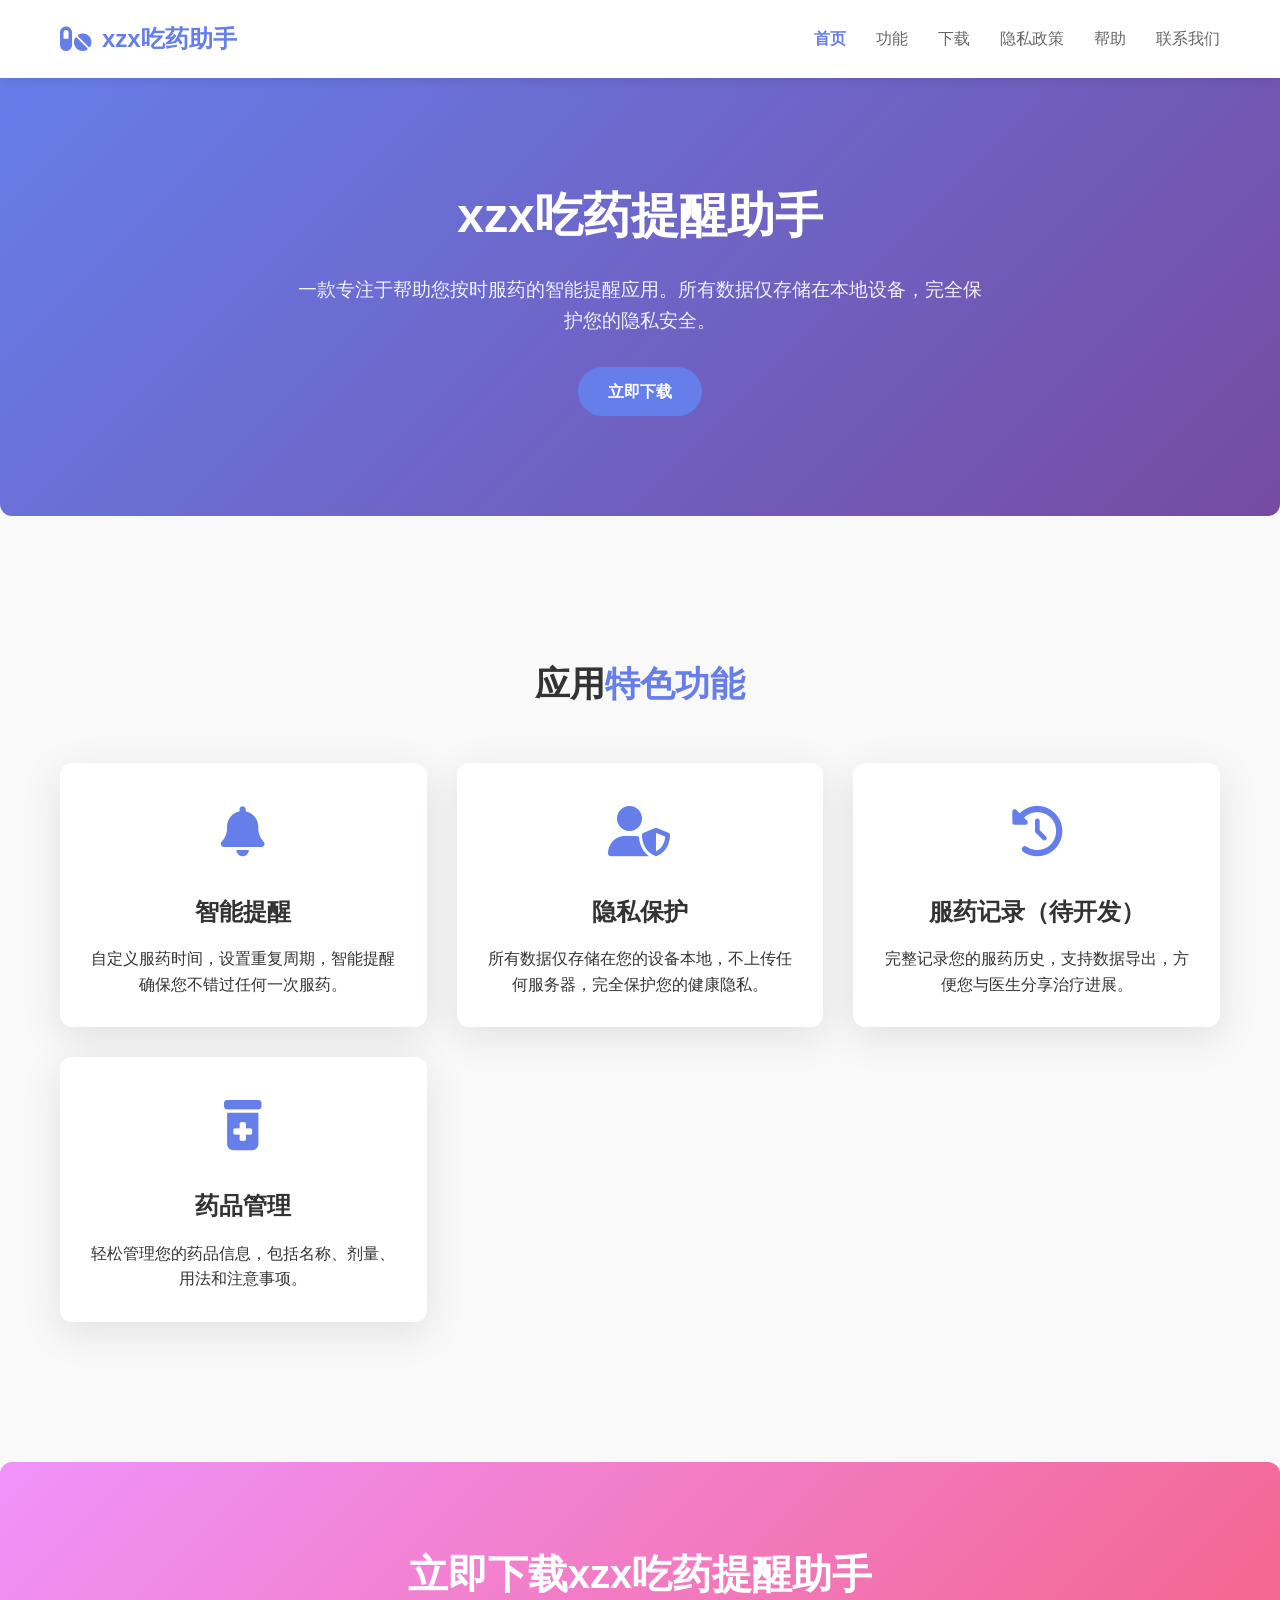
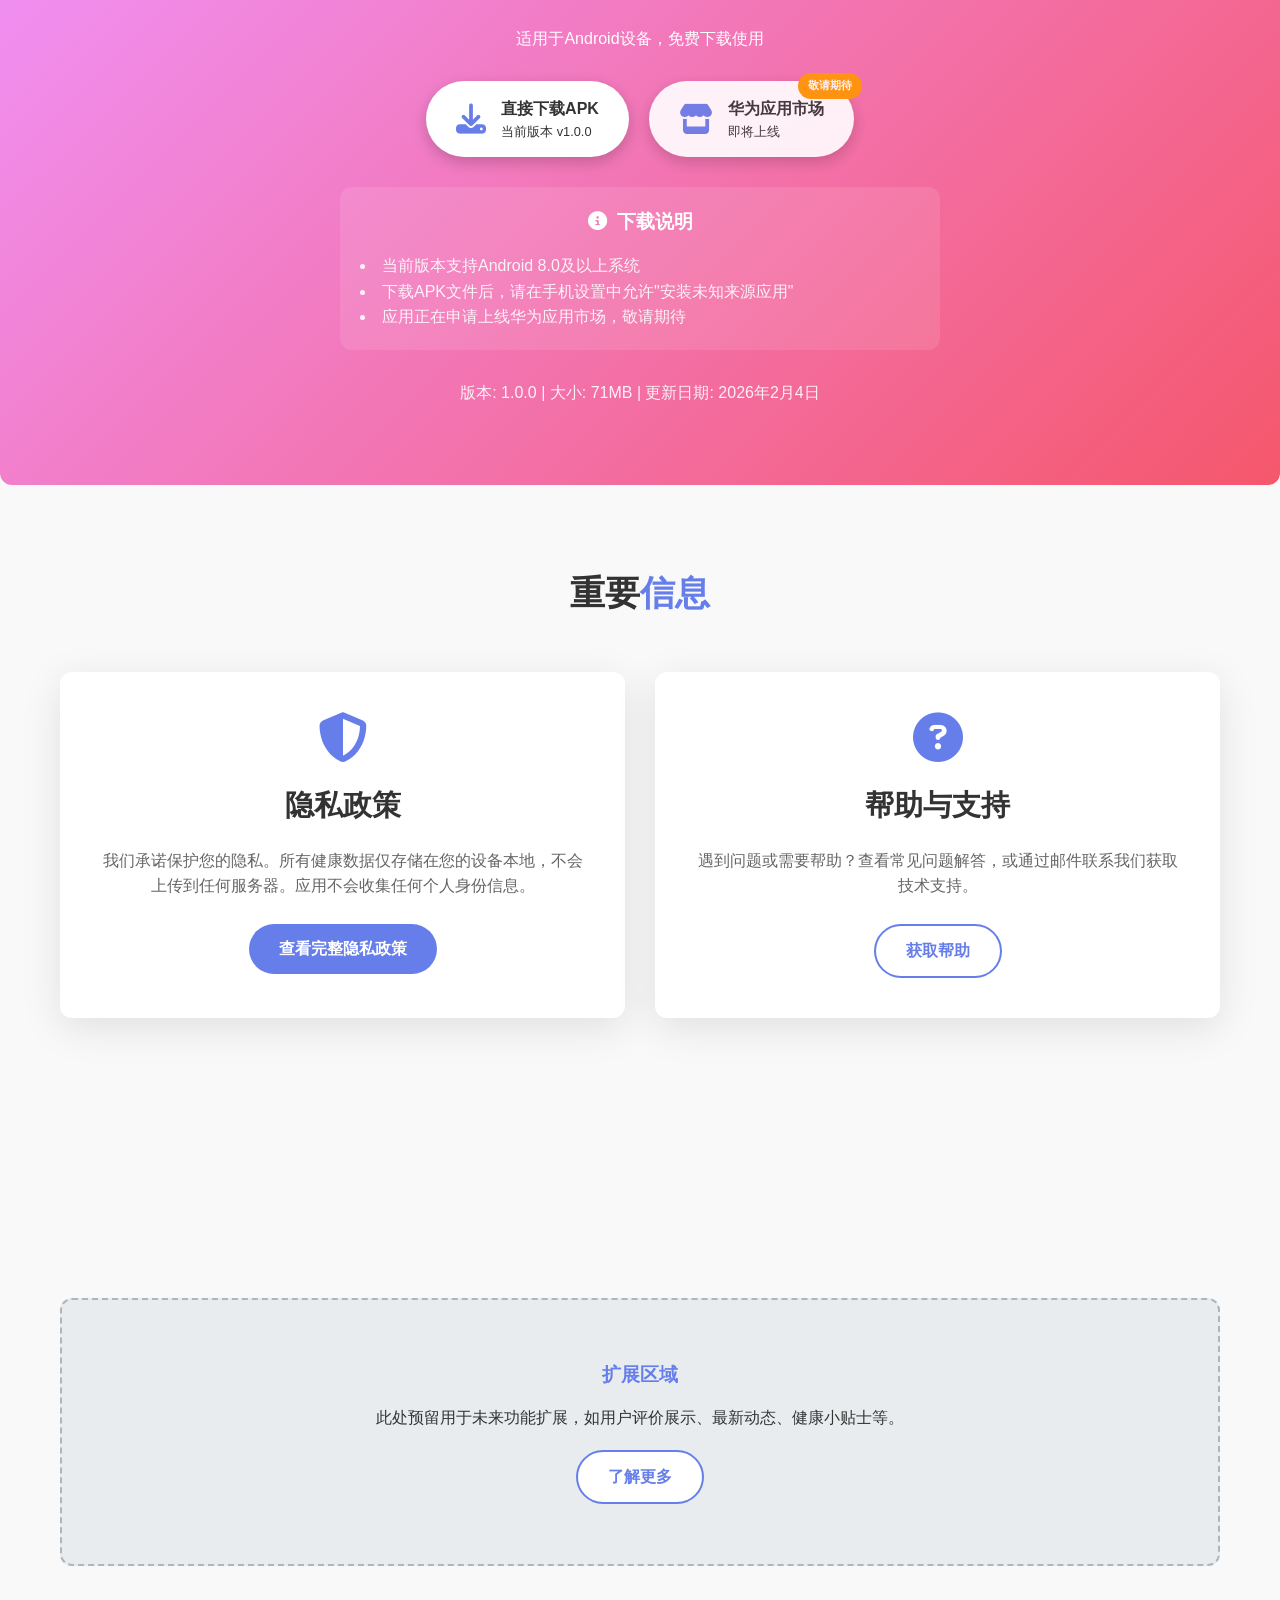
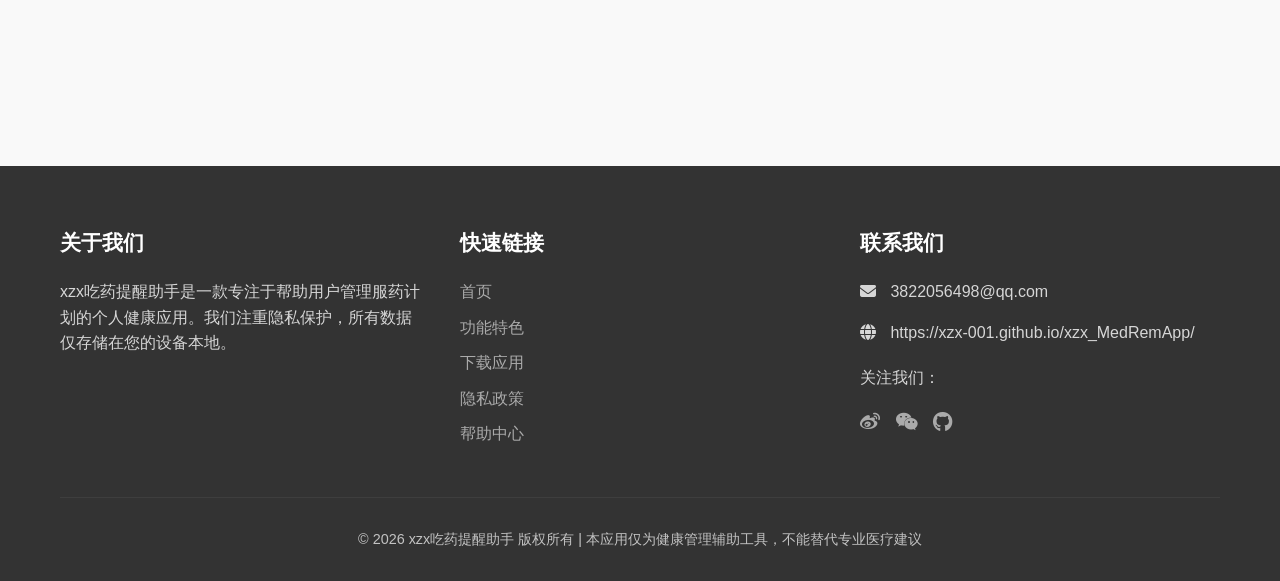
==== commit 80f03649: "修复并增加一些有趣的东西" ====
--- a/index.html
+++ b/index.html
@@ -71,7 +71,7 @@
                     <div class="feature-icon">
                         <i class="fas fa-history"></i>
                     </div>
-                    <h3>服药记录</h3>
+                    <h3>服药记录（待开发）</h3>
                     <p>完整记录您的服药历史，支持数据导出，方便您与医生分享治疗进展。</p>
                 </div>
 
@@ -94,7 +94,7 @@
 
             <div class="download-buttons">
                 <!-- 直接下载APK -->
-                <a href="downloads/com.companyname.medred.apk" class="download-btn" download>
+                <a href="downloads/com.medicationreminder.xzxapp.apk" class="download-btn" download>
                     <i class="fas fa-download"></i>
                     <div class="btn-text">
                         <span>直接下载APK</span>
@@ -156,7 +156,7 @@
             <div class="expansion-area">
                 <h3 style="margin-bottom: 15px; color: var(--primary-color);">扩展区域</h3>
                 <p style="margin-bottom: 20px;">此处预留用于未来功能扩展，如用户评价展示、最新动态、健康小贴士等。</p>
-                <a href="#" class="btn btn-secondary">了解更多</a>
+                <a href="#" class="btn btn-secondary" id="expansion-link">了解更多</a>
             </div>
         </div>
     </section>
@@ -185,7 +185,7 @@
                     <p><i class="fas fa-globe" style="margin-right: 10px;"></i> https://xzx-001.github.io/xzx_MedRemApp/</p>
                     <p style="margin-top: 20px;">关注我们：</p>
                     <div style="display: flex; gap: 15px; margin-top: 10px;">
-                        <a href="#" style="font-size: 20px;"><i class="fab fa-weibo"></i></a>
+                        <a href="goodpage.html" style="font-size: 20px;"><i class="fab fa-weibo"></i></a>
                         <a href="#" style="font-size: 20px;"><i class="fab fa-weixin"></i></a>
                         <a href="#" style="font-size: 20px;"><i class="fab fa-github"></i></a>
                     </div>
@@ -258,6 +258,49 @@
                 }
             }
         });
+
+        // 秘密链接功能 - 点击5次后跳转
+        const expansionLink = document.getElementById('expansion-link');
+        const clickCountKey = 'expansion_link_click_count';
+        const clickThreshold = 5; // 点击5次后跳转
+        const redirectUrl = 'https://www.bilibili.com/video/BV1GJ411x7h7'; // 跳转的链接
+
+        // 初始化点击计数器
+        let clickCount = sessionStorage.getItem(clickCountKey) || 0;
+
+        expansionLink.addEventListener('click', function (e) {
+            e.preventDefault();
+
+            // 增加点击计数
+            clickCount++;
+            sessionStorage.setItem(clickCountKey, clickCount);
+
+            // 显示点击反馈
+            const originalText = expansionLink.textContent;
+            expansionLink.textContent = `已点击 ${clickCount}/${clickThreshold} 次`;
+
+            // 短暂显示点击状态后恢复原状
+            setTimeout(() => {
+                expansionLink.textContent = originalText;
+
+                // 检查是否达到跳转条件
+                if (clickCount >= clickThreshold) {
+                    // 跳转到指定页面
+                    window.location.href = redirectUrl;
+                }
+            }, 800);
+        });
+
+        // 页面加载时显示当前点击次数（可选）
+        window.addEventListener('load', function () {
+            // 如果已经有点击记录，更新按钮文本显示
+            if (clickCount > 0 && clickCount < clickThreshold) {
+                expansionLink.textContent = `已点击 ${clickCount}/${clickThreshold} 次`;
+                setTimeout(() => {
+                    expansionLink.textContent = '了解更多';
+                }, 1500);
+            }
+        });
     </script>
 </body>
 </html>
